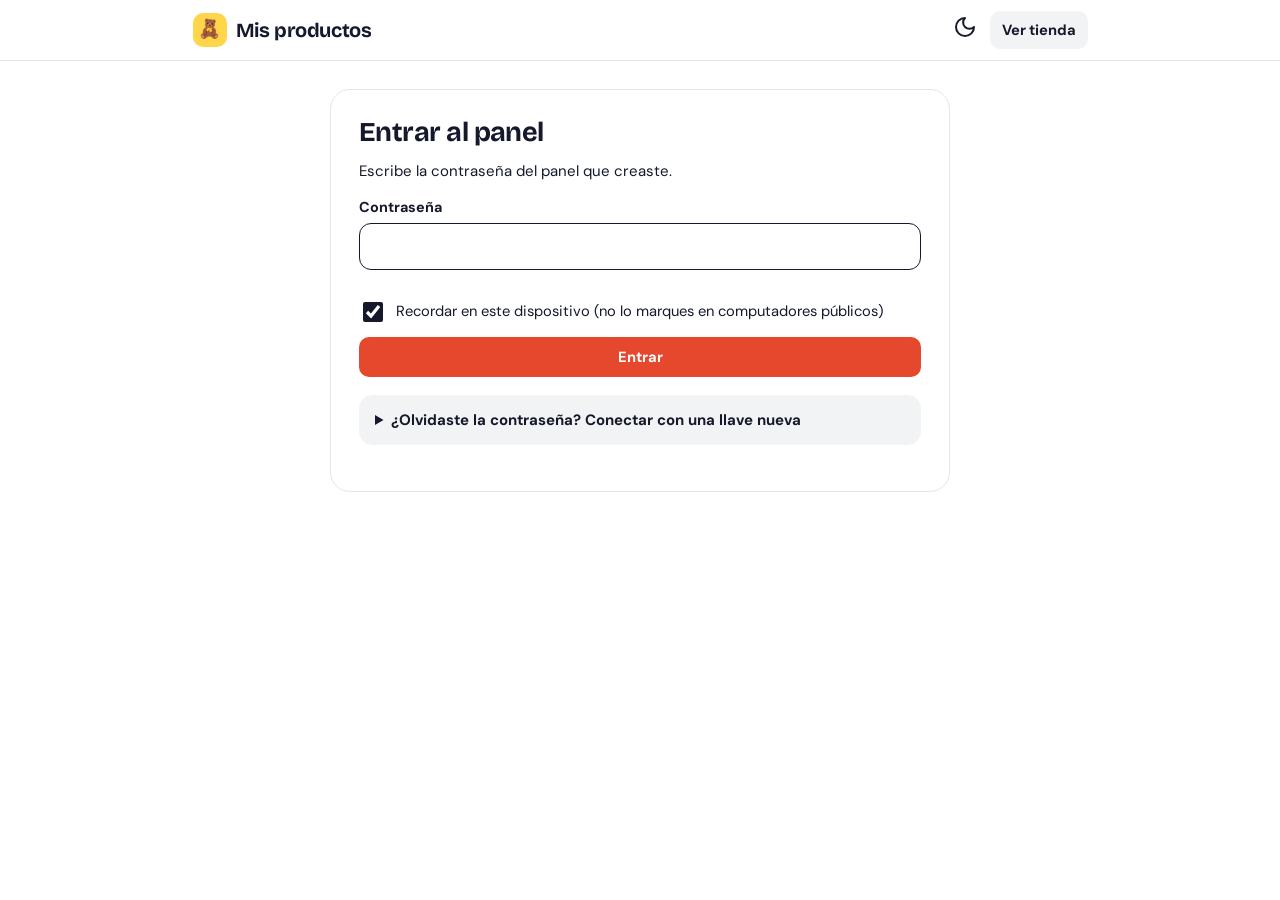
==== admin.html @ 94d793f0 "El pedido se envía como imagen (texto como respaldo) Co-Authored-By: Claude Opus 5.5 <noreply@anthro" ====
<!doctype html>
<html lang="es-CO">
<head>
  <meta charset="utf-8">
  <meta name="viewport" content="width=device-width, initial-scale=1">
  <meta name="robots" content="noindex, nofollow">
  <title>Panel de productos</title>
  <link rel="icon" href="data:image/svg+xml,<svg xmlns='http://www.w3.org/2000/svg' viewBox='0 0 100 100'><text y='.9em' font-size='90'>🧸</text></svg>">
  <link rel="preconnect" href="https://fonts.googleapis.com">
  <link rel="preconnect" href="https://fonts.gstatic.com" crossorigin>
  <link href="https://fonts.googleapis.com/css2?family=Bricolage+Grotesque:opsz,wght@12..96,600;12..96,700;12..96,800&family=DM+Sans:opsz,wght@9..40,400;9..40,500;9..40,700&display=swap" rel="stylesheet">
  <link rel="stylesheet" href="css/estilos.css?v=18">
  <link rel="stylesheet" href="css/admin.css?v=18">
  <script>(function(){var t=null;try{t=localStorage.getItem("tema")}catch(e){}if(!t)t=matchMedia("(prefers-color-scheme: dark)").matches?"oscuro":"claro";document.documentElement.setAttribute("data-tema",t)})();</script>
</head>
<body>
  <header class="barra">
    <div class="perfil-ancho barra__fila">
      <a href="index.html" class="barra__marca">
        <span class="barra__logo" aria-hidden="true">🧸</span>
        <span class="barra__nombre">Mis productos</span>
      </a>
      <div class="barra__acciones">
        <button class="icono-btn" id="btn-tema" aria-label="Cambiar modo noche"><span class="ico-luna" data-icon="moon"></span><span class="ico-sol" data-icon="sun"></span></button>
        <a class="btn btn--gris btn-ver" href="index.html" target="_blank" rel="noopener">Ver tienda</a>
      </div>
    </div>
  </header>

  <main class="perfil-ancho admin">
    <!-- PASO 1: CONECTAR -->
    <section id="vista-conectar" class="admin-tarjeta" hidden>
      <!-- Entrar con contraseña (cuando ya se creó en otro dispositivo) -->
      <div id="bloque-clave" hidden>
        <h1>Entrar al panel</h1>
        <p>Escribe la contraseña del panel que creaste.</p>
        <form id="form-clave" class="campos-admin">
          <div class="campo">
            <label for="clave-entrar">Contraseña</label>
            <input id="clave-entrar" type="password" autocomplete="current-password" required>
          </div>
          <label class="check"><input type="checkbox" id="recordar-clave" checked> <span>Recordar en este dispositivo (no lo marques en computadores públicos)</span></label>
          <p class="error" id="error-clave" role="alert"></p>
          <button class="btn btn--primario" type="submit" id="btn-entrar">Entrar</button>
        </form>
        <details class="ayuda ayuda--otra">
          <summary>¿Olvidaste la contraseña? Conectar con una llave nueva</summary>
          <div id="hueco-llave"></div>
        </details>
      </div>

      <div id="bloque-llave">
      <h1>Conecta tu tienda</h1>
      <p>Para guardar productos, este panel necesita una <strong>llave de acceso de GitHub</strong> con permiso solo para tu tienda. Se crea una vez y queda guardada únicamente en este dispositivo.</p>

      <div class="ayuda">
        <p><strong>Solo se hace una vez por dispositivo:</strong></p>
        <ol>
          <li><a class="btn btn--primario" id="enlace-crear-llave" target="_blank" rel="noopener" href="https://github.com/settings/personal-access-tokens/new">Crear mi llave en GitHub</a><br><span class="nota">Se abre con el nombre, la duración (1 año) y el permiso ya puestos.</span></li>
          <li>En <strong>Repository access</strong> toca <strong>Only select repositories</strong> y elige <strong id="nombre-repo">tienda-juguetes</strong>.</li>
          <li>Baja hasta el final, pulsa <strong>Generate token</strong> y copia la llave.</li>
          <li>Vuelve aquí, pégala abajo y pulsa <strong>Conectar</strong>.</li>
        </ol>
      </div>

      <form id="form-conectar" class="campos-admin" autocomplete="off">
        <div class="campo">
          <label for="token">Llave de acceso</label>
          <div class="token-fila">
            <input id="token" type="password" placeholder="github_pat_..." spellcheck="false" required>
            <button type="button" class="btn btn--gris" id="btn-pegar">Pegar</button>
          </div>
        </div>
        <label class="check"><input type="checkbox" id="recordar" checked> <span>Recordar en este dispositivo (no lo marques en computadores públicos)</span></label>
        <p class="error" id="error-conectar" role="alert"></p>
        <button class="btn btn--primario" type="submit" id="btn-conectar">Conectar</button>
      </form>
      </div>
    </section>

    <!-- PASO 2: PRODUCTOS -->
    <section id="vista-productos" hidden>
      <div class="admin-cabecera">
        <div>
          <h1>Tus productos</h1>
          <p class="nota" id="resumen-productos"></p>
        </div>
        <span class="admin-cabecera__botones">
          <button class="btn btn--gris" id="btn-datos">⚙️ Datos de la tienda</button>
          <button class="btn btn--primario" id="btn-nuevo"><span data-icon="plus"></span> Agregar juguete</button>
        </span>
      </div>

      <div class="aviso-clave" id="aviso-clave" hidden>
        <div>
          <strong>🔑 Usa el panel en otros dispositivos</strong>
          <p id="texto-clave">Crea una contraseña y en cualquier otro celular o computador solo tendrás que escribirla, sin crear otra llave.</p>
        </div>
        <form id="form-crear-clave" class="crear-clave">
          <input id="clave-nueva" type="password" autocomplete="new-password" placeholder="Contraseña nueva (mínimo 10)" minlength="10" required>
          <input id="clave-repetir" type="password" autocomplete="new-password" placeholder="Repítela" required>
          <button class="btn btn--primario" type="submit" id="btn-crear-clave">Guardar contraseña</button>
          <p class="error" id="error-crear-clave" role="alert"></p>
        </form>
      </div>

      <div class="aviso-demo-admin" id="aviso-ejemplos" hidden>
        <p>Tu tienda todavía tiene <strong id="n-ejemplos">0</strong> productos de ejemplo.</p>
        <button class="btn btn--gris" id="btn-borrar-ejemplos">Borrar los ejemplos</button>
      </div>

      <div class="admin-herramientas">
        <div class="buscador">
          <span class="buscador__icono" data-icon="search"></span>
          <label for="buscar-admin" class="sr">Buscar producto</label>
          <input id="buscar-admin" type="search" placeholder="Buscar producto">
        </div>
      </div>

      <ul class="lista-admin" id="lista-admin"></ul>

      <p class="nota pie-admin">Los cambios aparecen en la tienda unos minutos después de guardarlos (si no los ves, recarga la tienda). <button class="btn btn--texto" id="btn-desconectar">Desconectar este dispositivo</button></p>
    </section>

    <p id="cargando" class="cargando">Cargando…</p>
  </main>

  <!-- FORMULARIO DE PRODUCTO -->
  <dialog id="dlg-producto" class="dialogo dialogo--ancho" aria-labelledby="titulo-form">
    <div class="dialogo__cabecera">
      <h2 id="titulo-form">Agregar juguete</h2>
      <button class="btn-icono" data-cerrar aria-label="Cerrar"><span data-icon="x"></span></button>
    </div>
    <form id="form-producto" class="form-producto" novalidate>
      <div class="foto-subir">
        <label class="foto-subir__zona" for="p-foto" id="zona-foto">
          <span class="foto-subir__vacio" id="foto-vacia"><span data-icon="camera"></span><strong>Subir foto</strong><span>Toca para elegir o tomar una foto.<span class="solo-pc"> También puedes arrastrarla aquí o pegarla con Ctrl+V.</span></span></span>
          <img id="foto-preview" alt="Vista previa de la foto" hidden>
        </label>
        <input id="p-foto" type="file" accept="image/*" class="sr">
        <button type="button" class="btn btn--texto" id="btn-quitar-foto" hidden>Quitar foto</button>
      </div>

      <div class="campos">
        <div class="campo campo--ancho">
          <label for="p-nombre">Nombre del juguete *</label>
          <input id="p-nombre" maxlength="80" required>
        </div>
        <div class="campo campo--ancho">
          <label for="p-descripcion">Descripción corta</label>
          <textarea id="p-descripcion" rows="2" maxlength="240" placeholder="Ej.: Con luces y sonido. Funciona con pilas AA."></textarea>
        </div>
        <div class="campo">
          <label for="p-precio">Precio (COP) *</label>
          <input id="p-precio" inputmode="numeric" placeholder="45000" required>
        </div>
        <div class="campo">
          <label for="p-promo">Precio en promoción</label>
          <input id="p-promo" inputmode="numeric" placeholder="Vacío si no tiene">
        </div>
        <div class="campo">
          <label for="p-categoria">Categoría *</label>
          <select id="p-categoria" class="select-admin"></select>
        </div>
        <div class="campo">
          <label for="p-stock">Unidades disponibles</label>
          <input id="p-stock" inputmode="numeric" placeholder="Vacío si no llevas inventario">
        </div>
      </div>
      <div class="interruptores">
        <label class="check"><input type="checkbox" id="p-activo" checked> <span>Mostrar en la tienda</span></label>
        <label class="check"><input type="checkbox" id="p-destacado"> <span>Destacado (aparece primero)</span></label>
      </div>
      <p class="error" id="error-producto" role="alert"></p>
      <div class="form-producto__botones">
        <button type="button" class="btn btn--gris" data-cerrar>Cancelar</button>
        <button type="submit" class="btn btn--primario" id="btn-guardar">Guardar y publicar</button>
      </div>
    </form>
  </dialog>

  <!-- DATOS DE LA TIENDA -->
  <dialog id="dlg-datos" class="dialogo dialogo--ancho" aria-labelledby="titulo-datos">
    <div class="dialogo__cabecera">
      <h2 id="titulo-datos">Datos de la tienda</h2>
      <button class="btn-icono" data-cerrar aria-label="Cerrar"><span data-icon="x"></span></button>
    </div>
    <form id="form-datos" class="form-producto" novalidate>
      <h3 class="subtitulo-admin">Tienda</h3>
      <div class="campos">
        <div class="campo"><label for="d-nombre">Nombre de la tienda *</label><input id="d-nombre" maxlength="40" required></div>
        <div class="campo"><label for="d-eslogan">Frase corta</label><input id="d-eslogan" maxlength="80"></div>
      </div>

      <h3 class="subtitulo-admin">Contacto</h3>
      <div class="campos">
        <div class="campo"><label for="d-whatsapp">WhatsApp de la tienda * <span class="nota">(aquí llegan los pedidos)</span></label><input id="d-whatsapp" inputmode="tel" placeholder="300 123 4567" maxlength="16"></div>
        <div class="campo"><label for="d-correo">Correo</label><input id="d-correo" type="email" inputmode="email" maxlength="80"></div>
        <div class="campo"><label for="d-direccion">Dirección *</label><input id="d-direccion" maxlength="100" placeholder="Calle 10 # 20-30, Barrio Centro"></div>
        <div class="campo"><label for="d-ciudad">Ciudad *</label><input id="d-ciudad" maxlength="60" placeholder="Bogotá, Colombia"></div>
        <div class="campo campo--ancho"><label for="d-mapa">Enlace de Google Maps (opcional)</label><input id="d-mapa" type="url" maxlength="300" placeholder="https://maps.app.goo.gl/..."></div>
      </div>

      <h3 class="subtitulo-admin">Horarios</h3>
      <p class="nota">Una línea por horario: días, dos puntos y horas. Ej.: <code>Sábados: 9:00 a. m. – 5:00 p. m.</code></p>
      <div class="campo campo--ancho"><label for="d-horarios" class="sr">Horarios</label><textarea id="d-horarios" rows="4"></textarea></div>

      <h3 class="subtitulo-admin">Instrucciones para recoger</h3>
      <p class="nota">Una instrucción por línea. El cliente las ve antes de enviar el pedido.</p>
      <div class="campo campo--ancho"><label for="d-instrucciones" class="sr">Instrucciones</label><textarea id="d-instrucciones" rows="4"></textarea></div>

      <h3 class="subtitulo-admin">Política de datos</h3>
      <div class="campos">
        <div class="campo"><label for="d-razon">Nombre o razón social del dueño</label><input id="d-razon" maxlength="100"></div>
        <div class="campo"><label for="d-nit">NIT o cédula</label><input id="d-nit" maxlength="30"></div>
      </div>

      <div class="interruptores">
        <label class="check"><input type="checkbox" id="d-documento"> <span>Pedir documento de identidad en el pedido (opcional para el cliente)</span></label>
        <label class="check"><input type="checkbox" id="d-demo"> <span>Mostrar aviso «Tienda de demostración» (quítalo cuando la tienda sea real)</span></label>
      </div>
      <p class="error" id="error-datos" role="alert"></p>
      <div class="form-producto__botones">
        <button type="button" class="btn btn--gris" data-cerrar>Cancelar</button>
        <button type="submit" class="btn btn--primario" id="btn-guardar-datos">Guardar y publicar</button>
      </div>
    </form>
  </dialog>

  <div class="toast" id="toast" role="status" aria-live="polite"></div>

  <script src="js/config.js?v=18"></script>
  <script src="js/pedido.js?v=18"></script>
  <script src="js/admin.js?v=18"></script>
</body>
</html>
---- css/estilos.css ----
/* =========================================================
   ESTILOS DE LA TIENDA (estilo perfil de red social)
   Para cambiar los colores, edita las variables de :root.
   ========================================================= */
:root {
  --tinta: #15192B;
  --tinta-suave: #6B7080;
  --sol: #FFD54A;
  --sol-claro: #FFF4CC;
  --tomate: #E5482D;
  --tomate-osc: #C93A21;
  --rosa: #E8407A;
  --cobalto: #2F55D4;
  --menta: #127C76;
  --menta-claro: #E3F4F2;
  --fondo: #FFFFFF;
  --gris: #F2F3F5;
  --linea: #E4E5E9;
  --verde-wa: #0E8A4F;
  --verde-wa-osc: #0A6B3D;
  --rojo: #C2253A;
  --radio: 16px;
  --sombra: 0 1px 2px rgba(21, 25, 43, .06), 0 4px 14px rgba(21, 25, 43, .06);
  --sombra-alta: 0 2px 4px rgba(21, 25, 43, .06), 0 14px 32px rgba(21, 25, 43, .14);
  --aro: conic-gradient(from 210deg, var(--sol), var(--tomate), var(--rosa), var(--sol));
  --superficie: #FFFFFF;
  --barra-fondo: rgba(255, 255, 255, .94);
  --brillo: rgba(255, 255, 255, .7);
  --velo: rgba(255, 255, 255, .55);
  --etiqueta: rgba(255, 255, 255, .88);
  --titulo: "Bricolage Grotesque", "DM Sans", system-ui, sans-serif;
  --texto: "DM Sans", system-ui, -apple-system, "Segoe UI", sans-serif;
}

*, *::before, *::after { box-sizing: border-box; }
[hidden] { display: none !important; }
html { scroll-behavior: smooth; scroll-padding-top: 70px; }
body { margin: 0; transition: background-color .25s, color .25s; font-family: var(--texto); font-size: 15px; color: var(--tinta); background: var(--fondo); line-height: 1.5; -webkit-font-smoothing: antialiased; }
img { max-width: 100%; display: block; }
h1, h2, h3 { font-family: var(--titulo); font-weight: 700; line-height: 1.1; margin: 0 0 .45em; letter-spacing: -.02em; }
a { color: var(--cobalto); }
button, input, select, textarea { font: inherit; color: inherit; }
button { cursor: pointer; }
.sr { position: absolute; width: 1px; height: 1px; overflow: hidden; clip: rect(0 0 0 0); white-space: nowrap; }
:focus-visible { outline: 3px solid var(--cobalto); outline-offset: 2px; }
.perfil-ancho { width: min(935px, 100%); margin-inline: auto; padding-inline: 20px; }
.ico { width: 1.15em; height: 1.15em; flex: none; }

.aviso-demo { background: var(--tinta); color: var(--fondo); text-align: center; font-size: .82rem; padding: 6px 16px; }

/* ---------- Barra superior ---------- */
.barra { position: sticky; top: 0; z-index: 40; background: var(--barra-fondo); backdrop-filter: saturate(180%) blur(10px); border-bottom: 1px solid var(--linea); }
.barra__fila { display: flex; align-items: center; justify-content: space-between; gap: 12px; height: 60px; }
.barra__marca { display: flex; align-items: center; gap: 9px; text-decoration: none; color: var(--tinta); min-width: 0; }
.barra__logo { font-size: 1.15rem; width: 34px; height: 34px; border-radius: 10px; background: var(--sol); display: grid; place-items: center; flex: none; }
.barra__nombre { font-family: var(--titulo); font-weight: 700; font-size: 1.25rem; letter-spacing: -.02em; white-space: nowrap; overflow: hidden; text-overflow: ellipsis; }
.barra__acciones { display: flex; align-items: center; gap: 4px; }
.icono-btn { position: relative; display: grid; place-items: center; width: 42px; height: 42px; border: 0; border-radius: 12px; background: none; color: var(--tinta); text-decoration: none; transition: background .15s; }
.icono-btn:hover { background: var(--gris); }
.icono-btn .ico { width: 24px; height: 24px; }
.icono-btn[aria-expanded="true"] { background: var(--gris); }
.contador { position: absolute; top: 3px; right: 1px; background: var(--tomate); color: #fff; min-width: 19px; height: 19px; border-radius: 999px; display: grid; place-items: center; font-size: .7rem; font-weight: 700; padding: 0 5px; border: 2px solid var(--fondo); }
.contador--vacio { display: none; }
.rebote { animation: rebote .5s ease; }
@keyframes rebote { 30% { transform: scale(1.4); } 60% { transform: scale(.9); } }
.zona-buscar { display: flex; gap: 8px; padding-bottom: 12px; }
.buscador { position: relative; flex: 1; }
.buscador input { width: 100%; border: 0; border-radius: 10px; padding: 10px 14px 10px 38px; background: var(--gris); }
.buscador input:focus { outline: 2px solid var(--tinta); }
.buscador__icono { position: absolute; left: 12px; top: 50%; transform: translateY(-50%); display: flex; color: var(--tinta-suave); }
.orden { border: 0; border-radius: 10px; padding: 10px 12px; background: var(--gris); font-weight: 500; }

/* ---------- Botones ---------- */
.btn { display: inline-flex; align-items: center; justify-content: center; gap: 7px; border: 0; border-radius: 10px; padding: 9px 16px; font-weight: 700; font-size: .92rem; text-decoration: none; background: var(--gris); color: var(--tinta); transition: background .15s, transform .1s; }
.btn:active { transform: translateY(1px); }
.btn:disabled { cursor: not-allowed; opacity: .55; }
.btn--primario { background: var(--tomate); color: #fff; }
.btn--primario:hover:not(:disabled) { background: var(--tomate-osc); }
.btn--gris:hover { background: var(--linea); }
.btn--texto { background: none; color: var(--cobalto); padding-inline: 6px; }
.btn--texto:hover { text-decoration: underline; }
.btn--peligro { color: var(--rojo); }
.btn--bloque { width: 100%; }
.btn--wa { background: var(--verde-wa); color: #fff; font-size: 1.02rem; padding: 14px 20px; }
.btn--wa:hover { background: var(--verde-wa-osc); }
.btn--pulso { animation: pulso .45s ease; }
@keyframes pulso { 40% { background: var(--menta); transform: scale(1.03); } }
.btn-icono { border: 0; background: var(--gris); width: 36px; height: 36px; border-radius: 10px; display: inline-grid; place-items: center; flex: none; }
.btn-icono:hover:not(:disabled) { background: var(--linea); }
.btn-icono:disabled { opacity: .35; cursor: not-allowed; }

/* ---------- Perfil ---------- */
.perfil { display: grid; grid-template-columns: 220px 1fr; align-items: center; gap: 28px; padding-block: 36px 28px; }
.perfil__avatar { justify-self: center; width: 156px; height: 156px; border-radius: 50%; padding: 4px; background: var(--aro); }
.perfil__avatar span { display: grid; place-items: center; width: 100%; height: 100%; border-radius: 50%; background: var(--sol); border: 5px solid var(--fondo); font-size: 4.6rem; }
.perfil__nombre { font-size: 1.7rem; margin-bottom: 14px; }
.perfil__cifras { list-style: none; padding: 0; margin: 0 0 14px; display: flex; gap: 28px; font-size: 1rem; }
.perfil__cifras strong { font-weight: 700; }
.perfil__bio p { margin: 0 0 2px; }
.perfil__eslogan { font-weight: 700; }
.perfil__botones { display: flex; gap: 8px; margin-top: 16px; flex-wrap: wrap; }

/* ---------- Historias (categorías) ---------- */
.historias { display: flex; gap: 18px; overflow-x: auto; padding: 4px 4px 20px; scrollbar-width: none; }
.historias::-webkit-scrollbar { display: none; }
.historia { flex: none; display: grid; justify-items: center; gap: 6px; width: 78px; border: 0; background: none; padding: 0; }
.historia__aro { display: block; width: 72px; height: 72px; border-radius: 50%; padding: 3px; background: var(--linea); transition: background .2s; }
.historia__circulo { display: grid; place-items: center; width: 100%; height: 100%; border-radius: 50%; border: 3px solid var(--fondo); font-size: 1.8rem; background: color-mix(in srgb, var(--c) 14%, var(--fondo)); transition: transform .2s; }
.historia:hover .historia__circulo { transform: scale(1.05); }
.historia--activa .historia__aro { background: var(--aro); }
.historia__nombre { font-size: .74rem; font-weight: 500; line-height: 1.2; text-align: center; max-width: 100%; display: -webkit-box; -webkit-line-clamp: 2; -webkit-box-orient: vertical; overflow: hidden; }
.historia--activa .historia__nombre { font-weight: 700; }

/* ---------- Pestañas ---------- */
.pestanas { display: flex; justify-content: center; gap: 48px; border-top: 1px solid var(--linea); position: sticky; top: 60px; z-index: 20; background: var(--fondo); }
.pestana { display: flex; align-items: center; gap: 7px; border: 0; background: none; padding: 14px 2px; font-weight: 700; font-size: .82rem; letter-spacing: .02em; color: var(--tinta-suave); border-top: 2px solid transparent; margin-top: -1px; }
.pestana[aria-selected="true"] { color: var(--tinta); border-top-color: var(--tinta); }
.pestana .ico { width: 16px; height: 16px; }
.resultado { margin: 4px 0 12px; color: var(--tinta-suave); font-weight: 500; font-size: .9rem; }

/* ---------- Cuadrícula de publicaciones ---------- */
.cuadricula { display: grid; grid-template-columns: repeat(3, 1fr); gap: 4px; padding-bottom: 40px; }
.post { position: relative; display: block; padding: 0; border: 0; background: none; aspect-ratio: 1; overflow: hidden; }
.post .foto { height: 100%; aspect-ratio: auto; }
.foto { --c: var(--cobalto); position: relative; aspect-ratio: 1; display: grid; place-items: center; background: radial-gradient(circle at 50% 45%, var(--brillo), transparent 60%), color-mix(in srgb, var(--c) 16%, var(--fondo)); overflow: hidden; }
.foto img { position: absolute; inset: 0; width: 100%; height: 100%; object-fit: cover; z-index: 1; }
.foto__emoji { font-size: clamp(2.6rem, 9vw, 5.4rem); transition: transform .3s; }
.post:hover .foto__emoji { transform: scale(1.08); }
.post__precio { position: absolute; left: 8px; bottom: 8px; z-index: 2; background: rgba(21, 25, 43, .82); color: #fff; font-weight: 700; font-size: .82rem; padding: 3px 9px; border-radius: 8px; }
.post__dcto { position: absolute; right: 8px; top: 8px; z-index: 2; background: var(--tomate); color: #fff; font-weight: 700; font-size: .8rem; padding: 2px 8px; border-radius: 8px; }
.post__demo { position: absolute; left: 8px; top: 8px; z-index: 2; background: var(--etiqueta); color: var(--tinta-suave); font-weight: 700; font-size: .68rem; padding: 2px 7px; border-radius: 6px; }
.post__agotado { position: absolute; inset: 0; z-index: 2; display: grid; place-items: center; background: var(--velo); font-weight: 700; color: var(--tinta); }
.post--agotado .foto { filter: grayscale(.9); }
.post__hover { position: absolute; inset: 0; z-index: 3; display: grid; place-content: center; gap: 6px; padding: 12px; text-align: center; background: rgba(21, 25, 43, .55); color: #fff; opacity: 0; transition: opacity .2s; }
.post__hover strong { font-size: 1rem; line-height: 1.25; }
.post__hover span { font-size: .82rem; }
@media (hover: hover) { .post:hover .post__hover { opacity: 1; } }
.vacio { color: var(--tinta-suave); text-align: center; padding: 48px 16px; grid-column: 1 / -1; }

.precio__antes { text-decoration: line-through; color: var(--tinta-suave); font-size: .92rem; }
.precio__ahora { font-family: var(--titulo); font-weight: 700; font-size: 1.5rem; letter-spacing: -.02em; }
.precio__ahora--promo { color: var(--tomate); }
.disp { align-self: flex-start; font-size: .78rem; font-weight: 700; padding: 3px 10px; border-radius: 7px; }
.disp--si { background: #DCFCE7; color: #166534; }
.disp--pocas { background: #FEF3C7; color: #92400E; }
.disp--no { background: #FEE2E2; color: #991B1B; }

/* ---------- Panel tienda ---------- */
.panel-tienda { display: grid; grid-template-columns: 1fr 1fr; gap: 16px; padding-block: 20px 40px; }
.tarjeta { background: var(--gris); border-radius: 20px; padding: 24px; }
.tarjeta h2 { font-size: 1.35rem; }
.pasos { margin: 0; padding: 0; list-style: none; counter-reset: paso; display: grid; gap: 14px; }
.pasos li { counter-increment: paso; display: flex; gap: 12px; align-items: center; }
.pasos li::before { content: counter(paso); flex: none; width: 30px; height: 30px; border-radius: 50%; display: grid; place-items: center; font-weight: 700; background: var(--superficie); }
.tarjeta__dir { display: flex; gap: 8px; font-weight: 500; margin: 0 0 14px; }
.tarjeta__dir .ico { color: var(--tomate); margin-top: 3px; }
.horarios { list-style: none; padding: 0; margin: 0; display: grid; gap: 8px; }
.horarios li { display: flex; justify-content: space-between; gap: 12px; flex-wrap: wrap; border-bottom: 1px solid var(--linea); padding-bottom: 8px; }
.horarios li strong { font-weight: 500; }
.horarios--compacto { font-size: .9rem; margin: 8px 0; }
.enlace { font-weight: 700; display: inline-block; margin-top: 12px; }
.nota { font-size: .85rem; color: var(--tinta-suave); margin: 10px 0 0; }

/* ---------- Pie ---------- */
.pie { border-top: 1px solid var(--linea); padding-block: 24px 32px; text-align: center; color: var(--tinta-suave); font-size: .82rem; }
.pie p { margin: 0 0 6px; }
.pie a { color: var(--tinta-suave); }

/* ---------- Publicación (detalle) ---------- */
.dialogo--post { width: min(900px, 100% - 40px); overflow: hidden; }
.pub { display: grid; grid-template-columns: minmax(0, 1.15fr) minmax(0, 1fr); height: min(560px, calc(100dvh - 48px)); }
.pub__media { position: relative; background: var(--gris); }
.pub__media .foto { height: 100%; aspect-ratio: auto; border-radius: 0; }
.pub__media .foto__emoji { font-size: 9rem; }
.pub__lado { display: flex; flex-direction: column; min-width: 0; }
.pub__cabecera { display: flex; align-items: center; gap: 10px; padding: 12px 16px; border-bottom: 1px solid var(--linea); }
.btn-volver { border: 0; background: var(--gris); color: inherit; font: inherit; font-weight: 700; font-size: .9rem; display: inline-flex; align-items: center; gap: 6px; height: 36px; padding: 0 12px 0 8px; border-radius: 10px; cursor: pointer; flex: none; }
.btn-volver:hover { background: var(--linea); }
.btn-volver .ico { width: 20px; height: 20px; }
.pub__cabecera div { flex: 1; display: grid; line-height: 1.25; }
.pub__cabecera span:not(.pub__avatar) { font-size: .8rem; color: var(--tinta-suave); }
.pub__avatar { width: 36px; height: 36px; border-radius: 50%; display: grid; place-items: center; background: var(--sol); box-shadow: 0 0 0 2px var(--superficie), 0 0 0 4px var(--tomate); font-size: 1.1rem; flex: none; }
.pub__texto { flex: 1; padding: 18px 18px 6px; display: flex; flex-direction: column; gap: 8px; overflow-y: auto; }
.pub__texto h2 { font-size: 1.45rem; margin: 0; }
.pub__texto p { margin: 0; }
.pub__precio { display: flex; align-items: baseline; gap: 8px; flex-wrap: wrap; }
.pub__acciones { padding: 14px 18px 18px; border-top: 1px solid var(--linea); display: grid; gap: 8px; }
.pub__acciones .btn--primario { padding: 12px; font-size: 1rem; }
.pub__cantidad { display: flex; align-items: center; justify-content: space-between; gap: 12px; }
.pub__cantidad-txt { font-weight: 700; }
.cantidad--grande { margin-top: 0; gap: 14px; font-size: 1.1rem; }
.cantidad--grande .btn-icono { width: 40px; height: 40px; }
.cantidad--grande span { min-width: 2ch; text-align: center; }
.pub__secundarias { display: grid; grid-template-columns: 1fr 1fr; gap: 8px; }

/* ---------- Diálogos ---------- */
.dialogo { background: var(--superficie); border: 0; border-radius: 22px; padding: 0; width: min(720px, 100% - 24px); max-width: 100%; max-height: calc(100dvh - 24px); color: var(--tinta); box-shadow: var(--sombra-alta); }
.dialogo::backdrop { background: rgba(21, 25, 43, .5); backdrop-filter: blur(2px); }
.dialogo[open] { animation: aparecer .2s ease; }
@keyframes aparecer { from { opacity: 0; transform: translateY(12px); } }
.dialogo__cabecera { display: flex; align-items: center; justify-content: space-between; gap: 12px; padding: 16px 22px; border-bottom: 1px solid var(--linea); position: sticky; top: 0; background: var(--superficie); z-index: 2; }
.dialogo__cabecera h2 { margin: 0; font-size: 1.4rem; }
.dialogo--ancho { width: min(780px, 100% - 24px); }
.dialogo--lateral { margin: 0 0 0 auto; height: 100dvh; max-height: 100dvh; width: min(420px, 100%); border-radius: 22px 0 0 22px; }
.dialogo--lateral[open] { animation: deslizar .22s ease; }
@keyframes deslizar { from { transform: translateX(40px); opacity: 0; } }

.detalle { display: grid; grid-template-columns: 1fr 1fr; gap: 24px; padding: 22px; }
.detalle__media { position: relative; }
.detalle__info { display: flex; flex-direction: column; gap: 10px; }
.detalle__info p { margin: 0; }
.detalle__info .btn--agregar { padding: 13px; font-size: 1rem; margin-top: 6px; }
.producto__cat { font-size: .85rem; font-weight: 500; color: var(--tinta-suave); }

/* Carrito */
.carrito { display: flex; flex-direction: column; height: 100%; }
.carrito__lista { flex: 1; overflow-y: auto; padding: 4px 22px; }
.linea { display: grid; grid-template-columns: 60px 1fr auto; gap: 12px; align-items: center; padding: 14px 0; border-bottom: 1px solid var(--linea); }
.linea__foto { --c: var(--cobalto); width: 60px; height: 60px; border-radius: 12px; display: grid; place-items: center; position: relative; overflow: hidden; background: color-mix(in srgb, var(--c) 10%, var(--fondo)); }
.linea__foto img { position: absolute; inset: 0; width: 100%; height: 100%; object-fit: cover; z-index: 1; }
.linea__foto .foto__emoji { font-size: 1.8rem; }
.linea__info p { margin: 0; }
.linea__nombre { font-weight: 700; line-height: 1.3; }
.linea__unit { font-size: .85rem; color: var(--tinta-suave); }
.mini-demo { font-size: .7rem; background: var(--gris); color: var(--tinta-suave); border-radius: 5px; padding: 1px 6px; font-weight: 700; vertical-align: middle; }
.cantidad { display: inline-flex; align-items: center; gap: 10px; margin-top: 6px; font-weight: 700; }
.cantidad .btn-icono { width: 30px; height: 30px; }
.linea__fin { display: flex; flex-direction: column; align-items: flex-end; gap: 8px; }
.carrito__pie { padding: 16px 22px 22px; border-top: 1px solid var(--linea); }
.total-fila { display: flex; justify-content: space-between; align-items: baseline; font-weight: 700; margin-bottom: 12px; }
.total-fila strong { font-family: var(--titulo); font-size: 1.55rem; letter-spacing: -.02em; }
.carrito__acciones { display: flex; justify-content: space-between; margin-top: 8px; }
.vacio--carrito { display: grid; justify-items: center; gap: 8px; padding-top: 60px; }
.vacio--carrito span { font-size: 3.2rem; }

/* Estados del pedido */
.estados { list-style: none; margin: 0; padding: 14px 22px; display: grid; grid-template-columns: repeat(4, 1fr); gap: 8px; counter-reset: est; background: var(--gris); }
.estados li { counter-increment: est; font-size: .76rem; font-weight: 500; color: var(--tinta-suave); display: flex; flex-direction: column; align-items: center; text-align: center; gap: 6px; line-height: 1.25; }
.estados li::before { content: counter(est); width: 28px; height: 28px; border-radius: 50%; display: grid; place-items: center; background: var(--superficie); border: 1px solid var(--linea); font-weight: 700; }
.estados li.hecho::before { content: "✓"; background: var(--menta); border-color: var(--menta); color: #fff; }
.estados li.actual { color: var(--tinta); font-weight: 700; }
.estados li.actual::before { background: var(--tinta); border-color: var(--tinta); color: var(--fondo); }

/* Formulario */
#form-pedido, .post-envio { padding: 4px 22px 24px; }
.bloque { padding: 20px 0; border-bottom: 1px solid var(--linea); }
.bloque h3 { font-size: 1.2rem; margin-bottom: 12px; }
.campos { display: grid; grid-template-columns: 1fr 1fr; gap: 12px 16px; }
.campo { display: grid; gap: 5px; }
.campo--ancho { grid-column: 1 / -1; }
.campo label { font-weight: 700; font-size: .9rem; }
.campo input, .campo textarea { border: 1px solid var(--linea); border-radius: 12px; padding: 11px 13px; background: var(--gris); width: 100%; transition: border-color .15s, background .15s; }
.campo input:focus, .campo textarea:focus { border-color: var(--tinta); background: var(--superficie); outline: none; }
.campo input[aria-invalid="true"] { border-color: var(--rojo); background: #FFF5F6; }
.error { color: var(--rojo); font-size: .85rem; font-weight: 700; margin: 0; }
.error:empty { display: none; }
.pagos { display: grid; grid-template-columns: 1fr 1fr; gap: 14px; }
.pago input { position: absolute; opacity: 0; pointer-events: none; }
.pago__tarjeta { display: flex; flex-direction: column; gap: 6px; height: 100%; padding: 16px; border: 1.5px solid var(--linea); border-radius: 16px; cursor: pointer; transition: border-color .15s, background .15s; font-size: .9rem; color: var(--tinta-suave); }
.pago__tarjeta:hover { border-color: var(--tinta-suave); }
.pago__tarjeta strong { color: var(--tinta); font-size: 1.02rem; }
.pago__icono { width: 40px; height: 40px; border-radius: 11px; display: grid; place-items: center; background: var(--gris); color: var(--tinta); font-size: 1.2rem; }
.pago input:checked + .pago__tarjeta { border-color: var(--tinta); background: var(--sol-claro); }
.pago input:checked + .pago__tarjeta .pago__icono { background: var(--sol); }
.pago input:focus-visible + .pago__tarjeta { outline: 3px solid var(--cobalto); outline-offset: 2px; }
.recogida { display: flex; gap: 14px; background: var(--menta-claro); border-radius: 16px; padding: 16px; }
.recogida__icono { flex: none; width: 42px; height: 42px; border-radius: 11px; background: var(--menta); color: #fff; display: grid; place-items: center; font-size: 1.2rem; }
.recogida p { margin: 4px 0; }
.instrucciones { margin: 6px 0 0; padding-left: 18px; font-size: .9rem; }
.resumen { list-style: none; margin: 0; padding: 0; }
.resumen li { display: flex; justify-content: space-between; align-items: center; gap: 12px; padding: 10px 0; border-bottom: 1px solid var(--linea); }
.resumen li div { display: grid; }
.resumen li strong { font-weight: 500; }
.resumen li span { font-size: .86rem; color: var(--tinta-suave); }
.resumen li b { white-space: nowrap; }
#resumen .total-fila { padding-top: 12px; margin: 0; }
.check { display: flex; align-items: flex-start; gap: 10px; margin-top: 18px; font-size: .92rem; cursor: pointer; }
.check input { width: 20px; height: 20px; accent-color: var(--tinta); flex: none; margin-top: 2px; }
.aviso { background: var(--sol-claro); border-radius: 12px; padding: 11px 14px; font-size: .9rem; font-weight: 500; margin: 14px 0; }
.post-envio { text-align: center; }
.post-envio:focus { outline: none; }
.post-envio__icono { font-size: 3.2rem; margin-top: 16px; }
.post-envio h3 { font-size: 1.45rem; max-width: 22em; margin: 8px auto; }
.post-envio p { max-width: 32em; margin: 8px auto; }
.post-envio__acciones { display: flex; gap: 10px; justify-content: center; flex-wrap: wrap; margin-top: 18px; }

/* Toast */
.toast { position: fixed; left: 50%; bottom: 92px; transform: translate(-50%, 20px); background: var(--tinta); color: var(--fondo); padding: 12px 20px; border-radius: 12px; font-weight: 500; opacity: 0; pointer-events: none; transition: opacity .2s, transform .2s; z-index: 60; max-width: calc(100% - 32px); text-align: center; box-shadow: var(--sombra-alta); }
.toast--visible { opacity: 1; transform: translate(-50%, 0); }


/* ---------- Modo noche ---------- */
:root[data-tema="oscuro"] {
  color-scheme: dark;
  --tinta: #EDEEF3;
  --tinta-suave: #A3A8B8;
  --fondo: #0F121C;
  --superficie: #181C29;
  --gris: #222738;
  --linea: #2C3246;
  --sol-claro: #3A3218;
  --menta-claro: #12302E;
  --cobalto: #8EA6FF;
  --barra-fondo: rgba(15, 18, 28, .9);
  --brillo: rgba(255, 255, 255, .08);
  --velo: rgba(15, 18, 28, .55);
  --etiqueta: rgba(15, 18, 28, .78);
  --sombra: 0 1px 2px rgba(0, 0, 0, .4), 0 4px 14px rgba(0, 0, 0, .35);
  --sombra-alta: 0 2px 4px rgba(0, 0, 0, .4), 0 14px 32px rgba(0, 0, 0, .5);
}
:root[data-tema="oscuro"] .disp--si { background: #12351F; color: #86EFAC; }
:root[data-tema="oscuro"] .disp--pocas { background: #3D2E0B; color: #FCD34D; }
:root[data-tema="oscuro"] .disp--no { background: #3F1518; color: #FCA5A5; }
:root[data-tema="oscuro"] .campo input[aria-invalid="true"] { background: #2A1418; }
:root[data-tema="oscuro"] .error { color: #FF8A8A; }
:root[data-tema="oscuro"] .aviso-demo { background: var(--gris); color: var(--tinta); }
:root[data-tema="oscuro"] .btn--peligro { color: #FF8A8A; }
.icono-btn .ico-sol { display: none; }
:root[data-tema="oscuro"] .icono-btn .ico-luna { display: none; }
:root[data-tema="oscuro"] .icono-btn .ico-sol { display: block; }

/* ---------- Responsive ---------- */
@media (max-width: 735px) {
  body { font-size: 14px; }
  .perfil-ancho { padding-inline: 14px; }
  .perfil { grid-template-columns: 96px 1fr; gap: 18px; padding-block: 20px 16px; align-items: start; }
  .perfil__avatar { width: 92px; height: 92px; padding: 3px; }
  .perfil__avatar span { border-width: 3px; font-size: 2.6rem; }
  .perfil__nombre { font-size: 1.3rem; margin-bottom: 10px; }
  .perfil__cifras { gap: 14px; font-size: .86rem; flex-wrap: wrap; }
  .perfil__cifras li { display: grid; text-align: center; line-height: 1.2; }
  .perfil__bio, .perfil__botones { grid-column: 1 / -1; }
  .perfil__info { display: contents; }
  .perfil__info > .perfil__nombre, .perfil__info > .perfil__cifras { grid-column: 2; }
  .perfil__nombre { grid-row: 1; align-self: end; }
  .perfil__cifras { grid-row: 2; margin: 0; }
  .perfil__avatar { grid-row: 1 / span 2; }
  .perfil__botones { margin-top: 4px; display: grid; grid-template-columns: 1fr 1fr; }
  .perfil__botones .btn { padding: 9px 8px; font-size: .84rem; }
  .historias { gap: 12px; padding-bottom: 14px; }
  .historia { width: 66px; }
  .historia__aro { width: 62px; height: 62px; }
  .historia__circulo { font-size: 1.5rem; }
  .pestanas { gap: 0; justify-content: space-around; margin-inline: -14px; top: 60px; }
  .pestana { flex: 1; justify-content: center; }
  .cuadricula { gap: 2px; margin-inline: -14px; }
  .post__precio { left: 5px; bottom: 5px; font-size: .72rem; padding: 2px 6px; border-radius: 6px; }
  .post__dcto { right: 5px; top: 5px; font-size: .7rem; padding: 1px 6px; }
  .post__demo { left: 5px; top: 5px; font-size: .6rem; padding: 1px 5px; }
  .panel-tienda { grid-template-columns: 1fr; }
  .pub { grid-template-columns: 1fr; height: auto; }
  .dialogo--post { overflow: auto; }
  .solo-pc { display: none; }
  .pub__cabecera { order: -1; }
  .pub__lado { display: contents; }
  .pub__media .foto { aspect-ratio: 4 / 3; }
  .pub__media .foto__emoji { font-size: 6rem; }
  .dialogo--post .pub { display: flex; flex-direction: column; }
  .campos, .pagos { grid-template-columns: 1fr; }
  .estados { padding: 12px; gap: 4px; }
  .estados li { font-size: .66rem; }
  .dialogo { width: 100%; max-height: 100dvh; border-radius: 20px 20px 0 0; margin: auto 0 0; }
  .dialogo--lateral { border-radius: 0; height: 100dvh; }
}
@media (prefers-reduced-motion: reduce) {
  *, *::before, *::after { animation: none !important; transition: none !important; scroll-behavior: auto !important; }
}

/* ---------- Modo administrador (solo en el dispositivo del dueño) ---------- */
.barra-admin { background: var(--sol-claro, #FFF4C7); border-bottom: 1px solid var(--linea); font-size: .9rem; }
.barra-admin__fila { display: flex; align-items: center; justify-content: space-between; gap: 10px; padding-block: 8px; flex-wrap: wrap; }
.barra-admin__botones { display: flex; gap: 8px; }
.barra-admin .btn { padding: 7px 12px; font-size: .85rem; }
.barra-admin .ico { width: 16px; height: 16px; }
.btn--editar { border: 2px dashed var(--linea); background: transparent; color: inherit; justify-content: center; text-decoration: none; }
.btn--editar:hover { border-color: var(--tinta-suave); }
[data-tema="oscuro"] .barra-admin { background: #2a2512; }

/* ---------- Foto completa en el detalle (sin recortar) ---------- */
.foto img + .foto__emoji { display: none; }
.pub__media .foto { background: var(--gris); }
.pub__media .foto img { object-fit: contain; }
@media (max-width: 735px) {
  .pub__media .foto:has(img) { aspect-ratio: auto; display: block; }
  .pub__media .foto:has(img) img { position: static; display: block; width: 100%; height: auto; max-height: 72dvh; margin-inline: auto; }
}

/* Imagen del pedido */
.pedido-imagen { display: grid; justify-items: center; gap: 10px; margin: 14px 0; }
.pedido-imagen img { width: min(260px, 100%); border-radius: 14px; border: 1px solid var(--linea); box-shadow: 0 6px 20px rgba(0,0,0,.08); }
.pedido-imagen .nota { margin: 0; }
.paso-chat { margin: 0; text-align: center; font-size: .92rem; }
.paso-chat:empty { display: none; }
.pedido-imagen .btn--bloque { max-width: 360px; }
---- css/admin.css ----
/* Estilos solo del panel de productos (admin.html) */
.admin { padding-block: 28px 48px; }
.btn-ver { white-space: nowrap; padding: 8px 12px; }
.admin h1 { font-size: 1.7rem; }
.cargando { text-align: center; color: var(--tinta-suave); padding: 60px 0; }
.admin-tarjeta { background: var(--superficie); border: 1px solid var(--linea); border-radius: 20px; padding: 28px; max-width: 620px; margin-inline: auto; }
.admin-tarjeta p { margin: 0 0 14px; }
.ayuda { background: var(--gris); border-radius: 14px; padding: 14px 16px; margin-bottom: 18px; }
.ayuda summary { font-weight: 700; cursor: pointer; }
.ayuda ol { margin: 12px 0 0; padding-left: 20px; display: grid; gap: 8px; }
.ayuda code { background: var(--superficie); padding: 1px 6px; border-radius: 5px; }
.campos-admin { display: grid; gap: 12px; }
.campo { display: grid; gap: 5px; }
.campo label { font-weight: 700; font-size: .9rem; }
.campo input, .campo textarea, .select-admin { border: 1px solid var(--linea); border-radius: 12px; padding: 11px 13px; background: var(--gris); width: 100%; color: var(--tinta); }
.campo input:focus, .campo textarea:focus, .select-admin:focus { border-color: var(--tinta); background: var(--superficie); outline: none; }

.admin-cabecera { display: flex; align-items: flex-end; justify-content: space-between; gap: 16px; flex-wrap: wrap; margin-bottom: 18px; }
.admin-cabecera h1 { margin: 0; }
.admin-cabecera .nota { margin: 4px 0 0; }
.admin-cabecera .btn { padding: 12px 18px; }
.aviso-demo-admin { display: flex; align-items: center; justify-content: space-between; gap: 12px; flex-wrap: wrap; background: var(--sol-claro); border-radius: 14px; padding: 12px 16px; margin-bottom: 16px; }
.aviso-demo-admin p { margin: 0; }
.admin-herramientas { margin-bottom: 12px; }

.lista-admin { list-style: none; margin: 0; padding: 0; border: 1px solid var(--linea); border-radius: 16px; overflow: hidden; background: var(--superficie); }
.item { display: grid; grid-template-columns: 56px 1fr auto; gap: 14px; align-items: center; padding: 12px 14px; border-bottom: 1px solid var(--linea); }
.item:last-child { border-bottom: 0; }
.item--oculto .item__foto, .item--oculto .item__info strong { opacity: .5; }
.item__foto { --c: var(--cobalto); position: relative; width: 56px; height: 56px; border-radius: 12px; overflow: hidden; display: grid; place-items: center; font-size: 1.7rem; background: color-mix(in srgb, var(--c) 16%, var(--fondo)); }
.item__foto img { position: absolute; inset: 0; width: 100%; height: 100%; object-fit: cover; }
.item__info { display: grid; gap: 2px; min-width: 0; }
.item__info strong { font-weight: 700; overflow: hidden; text-overflow: ellipsis; white-space: nowrap; }
.item__meta { font-size: .86rem; color: var(--tinta-suave); }
.item__meta s { opacity: .7; }
.item__tags { display: flex; gap: 6px; flex-wrap: wrap; }
.item__tags:empty { display: none; }
.tag { font-size: .7rem; font-weight: 700; padding: 1px 7px; border-radius: 6px; background: var(--gris); color: var(--tinta-suave); }
.tag--oculto { background: #FEE2E2; color: #991B1B; }
.tag--dest { background: var(--sol-claro); color: var(--tinta); }
.item__acciones { display: flex; gap: 6px; }
.pie-admin { text-align: center; margin-top: 18px; }

.form-producto { padding: 18px 22px 22px; display: grid; gap: 16px; }
.foto-subir { display: grid; justify-items: center; gap: 4px; }
.foto-subir__zona { position: relative; width: 180px; aspect-ratio: 1; border-radius: 18px; border: 2px dashed var(--linea); background: var(--gris); display: grid; place-items: center; cursor: pointer; overflow: hidden; transition: border-color .15s; }
.foto-subir__zona:hover { border-color: var(--tinta-suave); }
.foto-subir__zona img { position: absolute; inset: 0; width: 100%; height: 100%; object-fit: cover; }
.foto-subir__vacio { display: grid; justify-items: center; gap: 4px; text-align: center; padding: 12px; color: var(--tinta-suave); font-size: .82rem; }
.foto-subir__vacio .ico { width: 30px; height: 30px; color: var(--tinta); }
.foto-subir__vacio strong { color: var(--tinta); font-size: .95rem; }
#p-foto:focus-visible + * , .foto-subir:focus-within .foto-subir__zona { outline: 3px solid var(--cobalto); outline-offset: 2px; }
.interruptores { display: flex; gap: 20px; flex-wrap: wrap; }
.interruptores .check { margin: 0; }
.form-producto__botones { display: flex; justify-content: flex-end; gap: 10px; }
.form-producto__botones .btn { padding: 12px 20px; }

:root[data-tema="oscuro"] .tag--oculto { background: #3F1518; color: #FCA5A5; }

@media (max-width: 735px) {
  .admin-tarjeta { padding: 20px; border-radius: 16px; }
  .admin-cabecera .btn { width: 100%; }
  .item { grid-template-columns: 48px 1fr auto; gap: 10px; padding: 10px; }
  .item__foto { width: 48px; height: 48px; }
  .form-producto { padding: 16px; }
  .form-producto__botones .btn { flex: 1; }
}

/* Conexión simplificada y arrastrar fotos */
.ayuda p { margin: 0 0 6px; }
.ayuda li .btn { margin: 2px 0 4px; }
.token-fila { display: flex; gap: 8px; }
.token-fila input { flex: 1; min-width: 0; }
.foto-subir__zona--encima { outline: 3px dashed var(--tomate); outline-offset: -6px; }

/* Contraseña del panel */
.aviso-clave { display: grid; gap: 10px; background: var(--superficie); border: 1px solid var(--linea); border-radius: 14px; padding: 14px 16px; margin-bottom: 16px; }
.aviso-clave p { margin: 4px 0 0; font-size: .9rem; color: var(--tinta-suave); }
.crear-clave { display: flex; gap: 8px; flex-wrap: wrap; }
.crear-clave input { flex: 1 1 180px; min-width: 0; border: 1px solid var(--linea); border-radius: 12px; padding: 10px 12px; background: var(--gris); color: var(--tinta); }
.crear-clave .error { flex-basis: 100%; margin: 0; }
.ayuda--otra { margin-top: 18px; }
.ayuda--otra #bloque-llave h1 { font-size: 1.2rem; margin-top: 12px; }

/* Datos de la tienda */
.admin-cabecera__botones { display: flex; gap: 8px; flex-wrap: wrap; }
.subtitulo-admin { font-size: 1rem; margin: 18px 0 8px; }
.subtitulo-admin:first-child { margin-top: 0; }
#form-datos .nota { margin: 0 0 8px; }
#form-datos code { background: var(--gris); padding: 1px 6px; border-radius: 5px; }
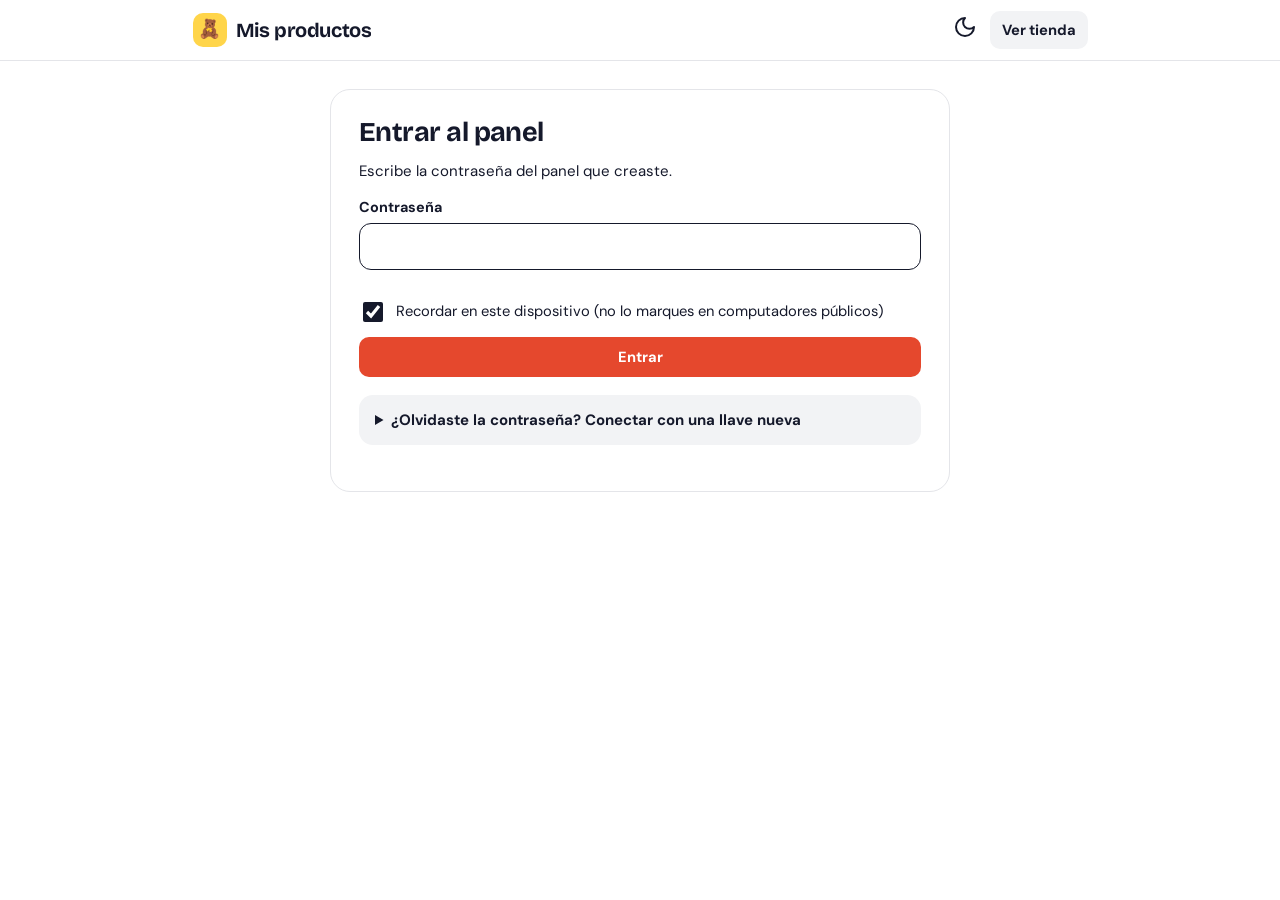
==== commit 6e68e215: "Productos reales con código propio (J001…) en vez de DEMO Co-Authored-By: Claude Opus 5.5 <noreply@a" ====
--- a/admin.html
+++ b/admin.html
@@ -9,8 +9,8 @@
   <link rel="preconnect" href="https://fonts.googleapis.com">
   <link rel="preconnect" href="https://fonts.gstatic.com" crossorigin>
   <link href="https://fonts.googleapis.com/css2?family=Bricolage+Grotesque:opsz,wght@12..96,600;12..96,700;12..96,800&family=DM+Sans:opsz,wght@9..40,400;9..40,500;9..40,700&display=swap" rel="stylesheet">
-  <link rel="stylesheet" href="css/estilos.css?v=18">
-  <link rel="stylesheet" href="css/admin.css?v=18">
+  <link rel="stylesheet" href="css/estilos.css?v=19">
+  <link rel="stylesheet" href="css/admin.css?v=19">
   <script>(function(){var t=null;try{t=localStorage.getItem("tema")}catch(e){}if(!t)t=matchMedia("(prefers-color-scheme: dark)").matches?"oscuro":"claro";document.documentElement.setAttribute("data-tema",t)})();</script>
 </head>
 <body>
@@ -229,8 +229,8 @@
 
   <div class="toast" id="toast" role="status" aria-live="polite"></div>
 
-  <script src="js/config.js?v=18"></script>
-  <script src="js/pedido.js?v=18"></script>
-  <script src="js/admin.js?v=18"></script>
+  <script src="js/config.js?v=19"></script>
+  <script src="js/pedido.js?v=19"></script>
+  <script src="js/admin.js?v=19"></script>
 </body>
 </html>
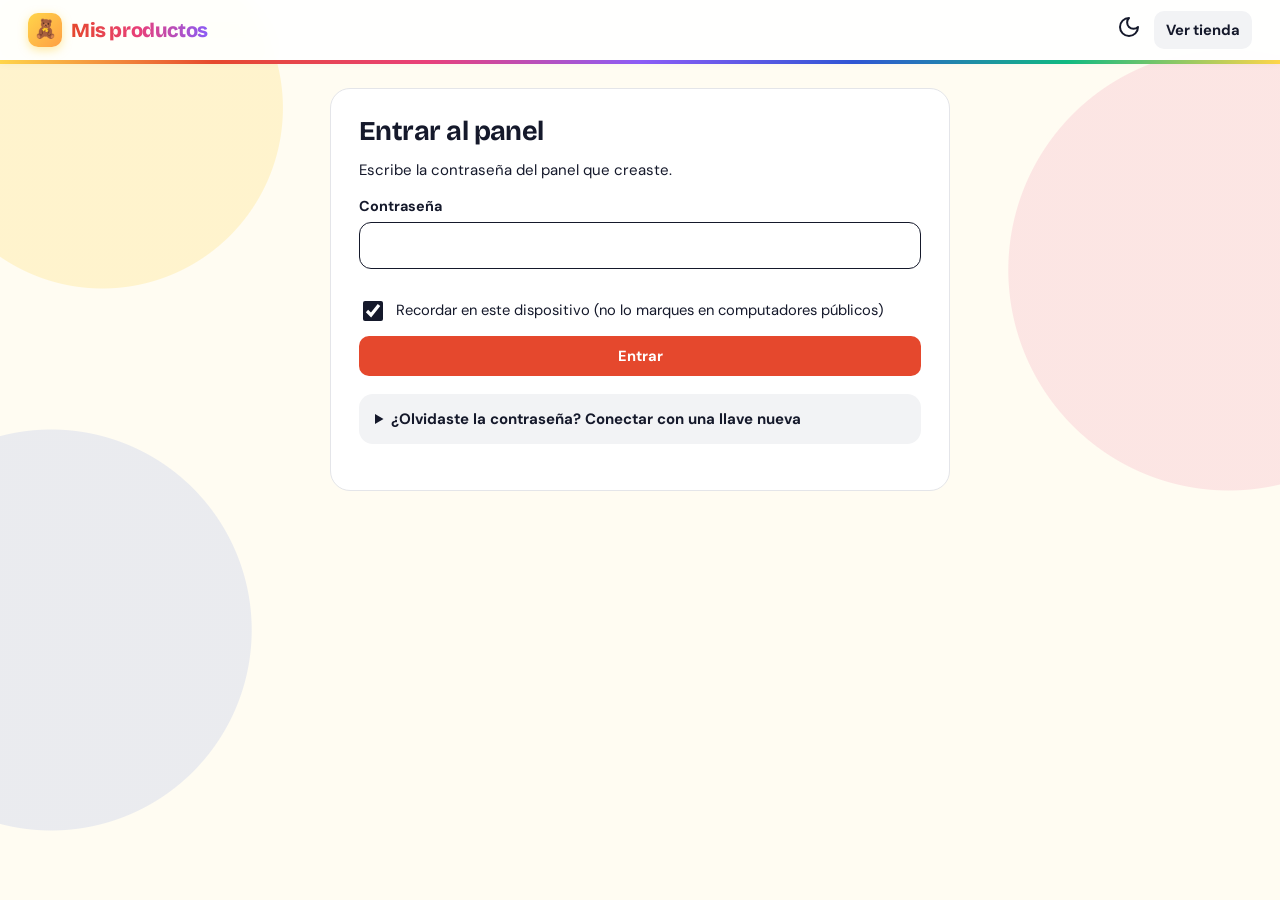
==== commit ea7a0102: "Tienda más amplia y colorida Co-Authored-By: Claude Opus 5.5 <noreply@anthropic.com> Claude-Session:" ====
--- a/admin.html
+++ b/admin.html
@@ -9,8 +9,8 @@
   <link rel="preconnect" href="https://fonts.googleapis.com">
   <link rel="preconnect" href="https://fonts.gstatic.com" crossorigin>
   <link href="https://fonts.googleapis.com/css2?family=Bricolage+Grotesque:opsz,wght@12..96,600;12..96,700;12..96,800&family=DM+Sans:opsz,wght@9..40,400;9..40,500;9..40,700&display=swap" rel="stylesheet">
-  <link rel="stylesheet" href="css/estilos.css?v=19">
-  <link rel="stylesheet" href="css/admin.css?v=19">
+  <link rel="stylesheet" href="css/estilos.css?v=22">
+  <link rel="stylesheet" href="css/admin.css?v=20">
   <script>(function(){var t=null;try{t=localStorage.getItem("tema")}catch(e){}if(!t)t=matchMedia("(prefers-color-scheme: dark)").matches?"oscuro":"claro";document.documentElement.setAttribute("data-tema",t)})();</script>
 </head>
 <body>
@@ -86,6 +86,7 @@
           <p class="nota" id="resumen-productos"></p>
         </div>
         <span class="admin-cabecera__botones">
+          <button class="btn btn--gris" id="btn-categorias">🏷️ Categorías</button>
           <button class="btn btn--gris" id="btn-datos">⚙️ Datos de la tienda</button>
           <button class="btn btn--primario" id="btn-nuevo"><span data-icon="plus"></span> Agregar juguete</button>
         </span>
@@ -179,6 +180,24 @@
     </form>
   </dialog>
 
+  <!-- CATEGORÍAS -->
+  <dialog id="dlg-categorias" class="dialogo dialogo--ancho" aria-labelledby="titulo-cats">
+    <div class="dialogo__cabecera">
+      <h2 id="titulo-cats">Categorías</h2>
+      <button class="btn-icono" data-cerrar aria-label="Cerrar"><span data-icon="x"></span></button>
+    </div>
+    <form id="form-categorias" class="form-producto" novalidate>
+      <p class="nota">Cambia el emoji o el nombre tocándolos. En la tienda solo se ven las categorías que tienen juguetes. Para borrar una, primero pasa sus juguetes a otra categoría.</p>
+      <ul class="lista-cats" id="lista-cats"></ul>
+      <button type="button" class="btn btn--gris" id="btn-agregar-cat"><span data-icon="plus"></span> Agregar categoría</button>
+      <p class="error" id="error-cats" role="alert"></p>
+      <div class="form-producto__botones">
+        <button type="button" class="btn btn--gris" data-cerrar>Cancelar</button>
+        <button type="submit" class="btn btn--primario" id="btn-guardar-cats">Guardar y publicar</button>
+      </div>
+    </form>
+  </dialog>
+
   <!-- DATOS DE LA TIENDA -->
   <dialog id="dlg-datos" class="dialogo dialogo--ancho" aria-labelledby="titulo-datos">
     <div class="dialogo__cabecera">
@@ -231,6 +250,6 @@
 
   <script src="js/config.js?v=19"></script>
   <script src="js/pedido.js?v=19"></script>
-  <script src="js/admin.js?v=19"></script>
+  <script src="js/admin.js?v=20"></script>
 </body>
 </html>
--- a/css/estilos.css
+++ b/css/estilos.css
@@ -106,6 +106,10 @@
 .historia { flex: none; display: grid; justify-items: center; gap: 6px; width: 78px; border: 0; background: none; padding: 0; }
 .historia__aro { display: block; width: 72px; height: 72px; border-radius: 50%; padding: 3px; background: var(--linea); transition: background .2s; }
 .historia__circulo { display: grid; place-items: center; width: 100%; height: 100%; border-radius: 50%; border: 3px solid var(--fondo); font-size: 1.8rem; background: color-mix(in srgb, var(--c) 14%, var(--fondo)); transition: transform .2s; }
+.historia__circulo { position: relative; overflow: visible; }
+.historia__circulo img { position: absolute; inset: 0; width: 100%; height: 100%; object-fit: cover; border-radius: 50%; background: var(--superficie, #fff); }
+.historia__mini { position: absolute; right: -4px; bottom: -4px; width: 24px; height: 24px; border-radius: 50%; display: grid; place-items: center; font-size: .8rem; background: var(--fondo); box-shadow: 0 1px 4px rgba(0,0,0,.18); }
+.historia__circulo img:not([src]), .historia__circulo:not(:has(img)) .historia__mini { display: none; }
 .historia:hover .historia__circulo { transform: scale(1.05); }
 .historia--activa .historia__aro { background: var(--aro); }
 .historia__nombre { font-size: .74rem; font-weight: 500; line-height: 1.2; text-align: center; max-width: 100%; display: -webkit-box; -webkit-line-clamp: 2; -webkit-box-orient: vertical; overflow: hidden; }
@@ -119,22 +123,33 @@
 .resultado { margin: 4px 0 12px; color: var(--tinta-suave); font-weight: 500; font-size: .9rem; }
 
 /* ---------- Cuadrícula de publicaciones ---------- */
-.cuadricula { display: grid; grid-template-columns: repeat(3, 1fr); gap: 4px; padding-bottom: 40px; }
-.post { position: relative; display: block; padding: 0; border: 0; background: none; aspect-ratio: 1; overflow: hidden; }
+.cuadricula { display: grid; grid-template-columns: repeat(4, 1fr); gap: 14px; padding-bottom: 40px; }
+.post { position: relative; display: flex; flex-direction: column; background: var(--superficie); border: 1px solid var(--linea); border-radius: 16px; overflow: hidden; transition: box-shadow .2s, transform .2s; }
+@media (hover: hover) { .post:hover { box-shadow: 0 8px 24px rgba(21, 25, 43, .12); transform: translateY(-2px); } }
+.post__abrir { display: flex; flex-direction: column; flex: 1; padding: 0; border: 0; background: none; text-align: left; color: inherit; font: inherit; cursor: pointer; }
+.post__media { position: relative; display: block; aspect-ratio: 1; overflow: hidden; }
 .post .foto { height: 100%; aspect-ratio: auto; }
 .foto { --c: var(--cobalto); position: relative; aspect-ratio: 1; display: grid; place-items: center; background: radial-gradient(circle at 50% 45%, var(--brillo), transparent 60%), color-mix(in srgb, var(--c) 16%, var(--fondo)); overflow: hidden; }
-.foto img { position: absolute; inset: 0; width: 100%; height: 100%; object-fit: cover; z-index: 1; }
-.foto__emoji { font-size: clamp(2.6rem, 9vw, 5.4rem); transition: transform .3s; }
-.post:hover .foto__emoji { transform: scale(1.08); }
-.post__precio { position: absolute; left: 8px; bottom: 8px; z-index: 2; background: rgba(21, 25, 43, .82); color: #fff; font-weight: 700; font-size: .82rem; padding: 3px 9px; border-radius: 8px; }
+.foto img { position: absolute; inset: 0; width: 100%; height: 100%; object-fit: cover; z-index: 1; transition: transform .3s; }
+@media (hover: hover) { .post:hover .foto img { transform: scale(1.04); } }
+.foto__emoji { font-size: clamp(2.6rem, 9vw, 5.4rem); }
+.post__nombre { margin: 10px 12px 0; font-weight: 700; font-size: .9rem; line-height: 1.25; display: -webkit-box; -webkit-line-clamp: 2; -webkit-box-orient: vertical; overflow: hidden; }
+.post__desc { margin: 4px 12px 0; font-size: .76rem; line-height: 1.3; color: var(--tinta-suave); display: -webkit-box; -webkit-line-clamp: 2; -webkit-box-orient: vertical; overflow: hidden; }
+.post__pie { display: flex; align-items: flex-end; justify-content: space-between; gap: 8px; padding: 10px 12px 12px; }
+.post__precio { display: grid; line-height: 1.1; min-width: 0; }
+.post__precio strong { font-family: "Bricolage Grotesque", sans-serif; font-size: 1.25rem; font-weight: 800; color: var(--tomate); white-space: nowrap; }
+.post__precio s { font-size: .74rem; color: var(--tinta-suave); }
+.post__carrito { position: relative; flex: none; display: grid; place-items: center; width: 44px; height: 44px; border: 0; border-radius: 50%; background: var(--tomate); color: #fff; box-shadow: 0 4px 12px color-mix(in srgb, var(--tomate) 40%, transparent); cursor: pointer; transition: transform .15s; }
+.post__carrito .ico { width: 20px; height: 20px; }
+.post__carrito:active { transform: scale(.92); }
+.post__carrito:disabled { background: var(--linea); color: var(--tinta-suave); box-shadow: none; cursor: not-allowed; }
+.post__mas { position: absolute; top: 5px; right: 7px; font-weight: 800; font-size: .8rem; line-height: 1; }
+.post__en { position: absolute; top: -4px; left: -4px; min-width: 20px; height: 20px; padding: 0 5px; border-radius: 10px; display: grid; place-items: center; background: var(--tinta); color: var(--fondo); font-size: .72rem; font-weight: 700; }
+.post__en[hidden] { display: none; }
 .post__dcto { position: absolute; right: 8px; top: 8px; z-index: 2; background: var(--tomate); color: #fff; font-weight: 700; font-size: .8rem; padding: 2px 8px; border-radius: 8px; }
 .post__demo { position: absolute; left: 8px; top: 8px; z-index: 2; background: var(--etiqueta); color: var(--tinta-suave); font-weight: 700; font-size: .68rem; padding: 2px 7px; border-radius: 6px; }
 .post__agotado { position: absolute; inset: 0; z-index: 2; display: grid; place-items: center; background: var(--velo); font-weight: 700; color: var(--tinta); }
 .post--agotado .foto { filter: grayscale(.9); }
-.post__hover { position: absolute; inset: 0; z-index: 3; display: grid; place-content: center; gap: 6px; padding: 12px; text-align: center; background: rgba(21, 25, 43, .55); color: #fff; opacity: 0; transition: opacity .2s; }
-.post__hover strong { font-size: 1rem; line-height: 1.25; }
-.post__hover span { font-size: .82rem; }
-@media (hover: hover) { .post:hover .post__hover { opacity: 1; } }
 .vacio { color: var(--tinta-suave); text-align: center; padding: 48px 16px; grid-column: 1 / -1; }
 
 .precio__antes { text-decoration: line-through; color: var(--tinta-suave); font-size: .92rem; }
@@ -320,6 +335,7 @@
 :root[data-tema="oscuro"] .icono-btn .ico-sol { display: block; }
 
 /* ---------- Responsive ---------- */
+@media (max-width: 900px) and (min-width: 736px) { .cuadricula { grid-template-columns: repeat(3, 1fr); } }
 @media (max-width: 735px) {
   body { font-size: 14px; }
   .perfil-ancho { padding-inline: 14px; }
@@ -343,10 +359,15 @@
   .historia__circulo { font-size: 1.5rem; }
   .pestanas { gap: 0; justify-content: space-around; margin-inline: -14px; top: 60px; }
   .pestana { flex: 1; justify-content: center; }
-  .cuadricula { gap: 2px; margin-inline: -14px; }
-  .post__precio { left: 5px; bottom: 5px; font-size: .72rem; padding: 2px 6px; border-radius: 6px; }
-  .post__dcto { right: 5px; top: 5px; font-size: .7rem; padding: 1px 6px; }
-  .post__demo { left: 5px; top: 5px; font-size: .6rem; padding: 1px 5px; }
+  .cuadricula { grid-template-columns: repeat(2, 1fr); gap: 10px; }
+  .post { border-radius: 14px; }
+  .post__nombre { margin: 8px 10px 0; font-size: .84rem; }
+  .post__desc { margin: 3px 10px 0; font-size: .72rem; }
+  .post__pie { padding: 8px 10px 10px; }
+  .post__precio strong { font-size: 1.12rem; }
+  .post__carrito { width: 40px; height: 40px; }
+  .post__dcto { right: 6px; top: 6px; font-size: .72rem; padding: 1px 6px; }
+  .post__demo { left: 6px; top: 6px; font-size: .6rem; padding: 1px 5px; }
   .panel-tienda { grid-template-columns: 1fr; }
   .pub { grid-template-columns: 1fr; height: auto; }
   .dialogo--post { overflow: auto; }
@@ -392,3 +413,88 @@
 .paso-chat { margin: 0; text-align: center; font-size: .92rem; }
 .paso-chat:empty { display: none; }
 .pedido-imagen .btn--bloque { max-width: 360px; }
+
+
+/* =========================================================
+   TEMA AMPLIO Y COLORIDO
+   ========================================================= */
+.perfil-ancho { width: min(1320px, 100%); padding-inline: 28px; }
+body { background:
+  radial-gradient(circle at 8% 12%, color-mix(in srgb, var(--sol) 22%, transparent) 0 180px, transparent 181px),
+  radial-gradient(circle at 96% 30%, color-mix(in srgb, var(--rosa) 12%, transparent) 0 220px, transparent 221px),
+  radial-gradient(circle at 4% 70%, color-mix(in srgb, var(--cobalto) 10%, transparent) 0 200px, transparent 201px),
+  color-mix(in srgb, var(--sol) 7%, var(--fondo));
+  background-attachment: fixed; }
+
+/* Barra con franja arcoíris */
+.barra { border-bottom: 0; box-shadow: 0 2px 10px rgba(21, 25, 43, .06); }
+.barra::after { content: ""; position: absolute; left: 0; right: 0; bottom: -4px; height: 4px; background: linear-gradient(90deg, var(--sol), var(--tomate), var(--rosa), #8B5CF6, var(--cobalto), #10B981, var(--sol)); }
+.barra__logo { background: linear-gradient(135deg, var(--sol), #FF9F43); box-shadow: 0 3px 10px color-mix(in srgb, var(--sol) 50%, transparent); }
+.barra__nombre { background: linear-gradient(90deg, var(--tomate), var(--rosa), #8B5CF6); -webkit-background-clip: text; background-clip: text; color: transparent; font-weight: 800; }
+
+/* Perfil como portada de colores */
+.perfil { position: relative; margin-top: 22px; padding: 34px 36px; border-radius: 28px; overflow: hidden; color: #15192B;
+  background:
+    radial-gradient(circle at 92% 18%, rgba(255,255,255,.55) 0 60px, transparent 61px),
+    radial-gradient(circle at 80% 88%, rgba(255,255,255,.35) 0 90px, transparent 91px),
+    radial-gradient(circle at 60% 10%, rgba(255,255,255,.25) 0 30px, transparent 31px),
+    linear-gradient(120deg, #FFD54A 0%, #FF9F43 30%, #FF6B9A 62%, #8B7CFF 100%);
+  box-shadow: 0 14px 40px rgba(232, 64, 122, .22); }
+.perfil::before { content: "🚗 🧸 🎨 ⚽ 🎀 🧱 🤖 🎲"; position: absolute; right: 28px; bottom: 14px; font-size: 1.6rem; letter-spacing: 8px; opacity: .45; pointer-events: none; }
+.perfil__avatar span { border-color: #fff; background: #fff; }
+.perfil__nombre { font-size: 2.3rem; font-weight: 800; color: #15192B; }
+.perfil__cifras li { background: rgba(255,255,255,.7); padding: 4px 12px; border-radius: 999px; }
+.perfil__bio p { color: #15192B; }
+.perfil .btn--gris { background: rgba(255,255,255,.85); color: #15192B; }
+.perfil .btn--primario { background: #15192B; }
+.perfil .btn--primario:hover:not(:disabled) { background: #000; }
+
+/* Categorías con aro de su propio color */
+.historias { gap: 22px; padding: 22px 6px 20px; }
+.historia { width: 90px; }
+.historia__aro { width: 84px; height: 84px; background: var(--c, var(--linea)); }
+.historia__circulo { border-color: var(--fondo); }
+.historia__nombre { font-weight: 700; color: color-mix(in srgb, var(--c, var(--tinta)) 70%, var(--tinta)); }
+.historia--activa .historia__aro { background: var(--aro); transform: scale(1.06); }
+
+/* Pestañas tipo píldora */
+.pestanas { gap: 10px; padding: 10px 0; border-top: 0; background: color-mix(in srgb, var(--sol) 7%, var(--fondo)); }
+.pestana { border: 0; margin: 0; padding: 9px 20px; border-radius: 999px; background: var(--superficie); box-shadow: var(--sombra); color: var(--tinta); }
+.pestana[aria-selected="true"] { background: linear-gradient(135deg, var(--tomate), var(--rosa)); color: #fff; }
+.resultado { margin-top: 12px; }
+
+/* Cuadrícula más amplia y tarjetas con color */
+.cuadricula { grid-template-columns: repeat(auto-fill, minmax(210px, 1fr)); gap: 18px; }
+.post { border: 0; border-radius: 20px; box-shadow: var(--sombra); border-top: 5px solid var(--c); }
+@media (hover: hover) { .post:hover { box-shadow: 0 14px 34px color-mix(in srgb, var(--c) 30%, transparent); transform: translateY(-4px); } }
+.post__media .foto { background: color-mix(in srgb, var(--c) 14%, var(--fondo)); }
+.post__cat { position: absolute; left: 8px; bottom: 8px; z-index: 2; max-width: calc(100% - 16px); padding: 3px 9px; border-radius: 999px; background: var(--c); color: #fff; font-size: .7rem; font-weight: 700; white-space: nowrap; overflow: hidden; text-overflow: ellipsis; box-shadow: 0 2px 6px rgba(0,0,0,.18); }
+.post__pie { background: color-mix(in srgb, var(--c) 7%, var(--superficie)); }
+.post__precio strong { font-size: 1.4rem; }
+.post__carrito { background: linear-gradient(135deg, var(--tomate), var(--rosa)); width: 46px; height: 46px; }
+.post__dcto { background: var(--sol); color: #15192B; font-weight: 800; transform: rotate(4deg); }
+
+/* Modo noche: la portada se oscurece un poco */
+:root[data-tema="oscuro"] body { background: var(--fondo); }
+:root[data-tema="oscuro"] .perfil { filter: saturate(.9) brightness(.92); }
+:root[data-tema="oscuro"] .pestanas { background: var(--fondo); }
+
+@media (max-width: 735px) {
+  .perfil-ancho { padding-inline: 12px; }
+  .perfil { margin-top: 12px; padding: 18px 16px; border-radius: 22px; }
+  .perfil::before { display: none; }
+  .perfil__nombre { font-size: 1.35rem; }
+  .perfil__cifras li { padding: 3px 8px; }
+  .historias { gap: 14px; padding: 16px 2px 14px; }
+  .historia { width: 72px; }
+  .historia__aro { width: 66px; height: 66px; }
+  .pestanas { gap: 6px; }
+  .pestana { flex: 1; justify-content: center; padding: 8px 6px; font-size: .78rem; }
+  .perfil__cifras { gap: 6px; }
+  .perfil__cifras li { font-size: .76rem; }
+  .cuadricula { grid-template-columns: repeat(2, 1fr); gap: 10px; }
+  .post { border-radius: 16px; border-top-width: 4px; }
+  .post__cat { font-size: .62rem; padding: 2px 7px; left: 6px; bottom: 6px; }
+  .post__precio strong { font-size: 1.15rem; }
+  .post__carrito { width: 40px; height: 40px; }
+}
--- a/css/admin.css
+++ b/css/admin.css
@@ -88,3 +88,18 @@
 .subtitulo-admin:first-child { margin-top: 0; }
 #form-datos .nota { margin: 0 0 8px; }
 #form-datos code { background: var(--gris); padding: 1px 6px; border-radius: 5px; }
+
+/* Categorías */
+.lista-cats { list-style: none; margin: 12px 0; padding: 0; border: 1px solid var(--linea); border-radius: 16px; overflow: hidden; }
+.cat-fila { display: grid; grid-template-columns: 56px 1fr auto auto; gap: 8px; align-items: center; padding: 8px 10px; border-top: 1px solid var(--linea); }
+.cat-fila:first-child { border-top: 0; }
+.cat-fila input { border: 1px solid var(--linea); border-radius: 10px; padding: 9px 10px; background: var(--gris); color: var(--tinta); width: 100%; min-width: 0; }
+.cat-fila input:focus { border-color: var(--tinta); background: var(--superficie); outline: none; }
+.cat-fila__emoji { text-align: center; font-size: 1.3rem; padding: 6px 4px !important; }
+.cat-fila__n { font-size: .85rem; color: var(--tinta-suave); white-space: nowrap; }
+.cat-fila .btn-icono:disabled { opacity: .35; cursor: not-allowed; }
+@media (max-width: 520px) {
+  .cat-fila { grid-template-columns: 48px 1fr auto; }
+  .cat-fila__n { grid-column: 2; grid-row: 2; }
+  .cat-fila .btn-icono { grid-column: 3; grid-row: 1; }
+}
